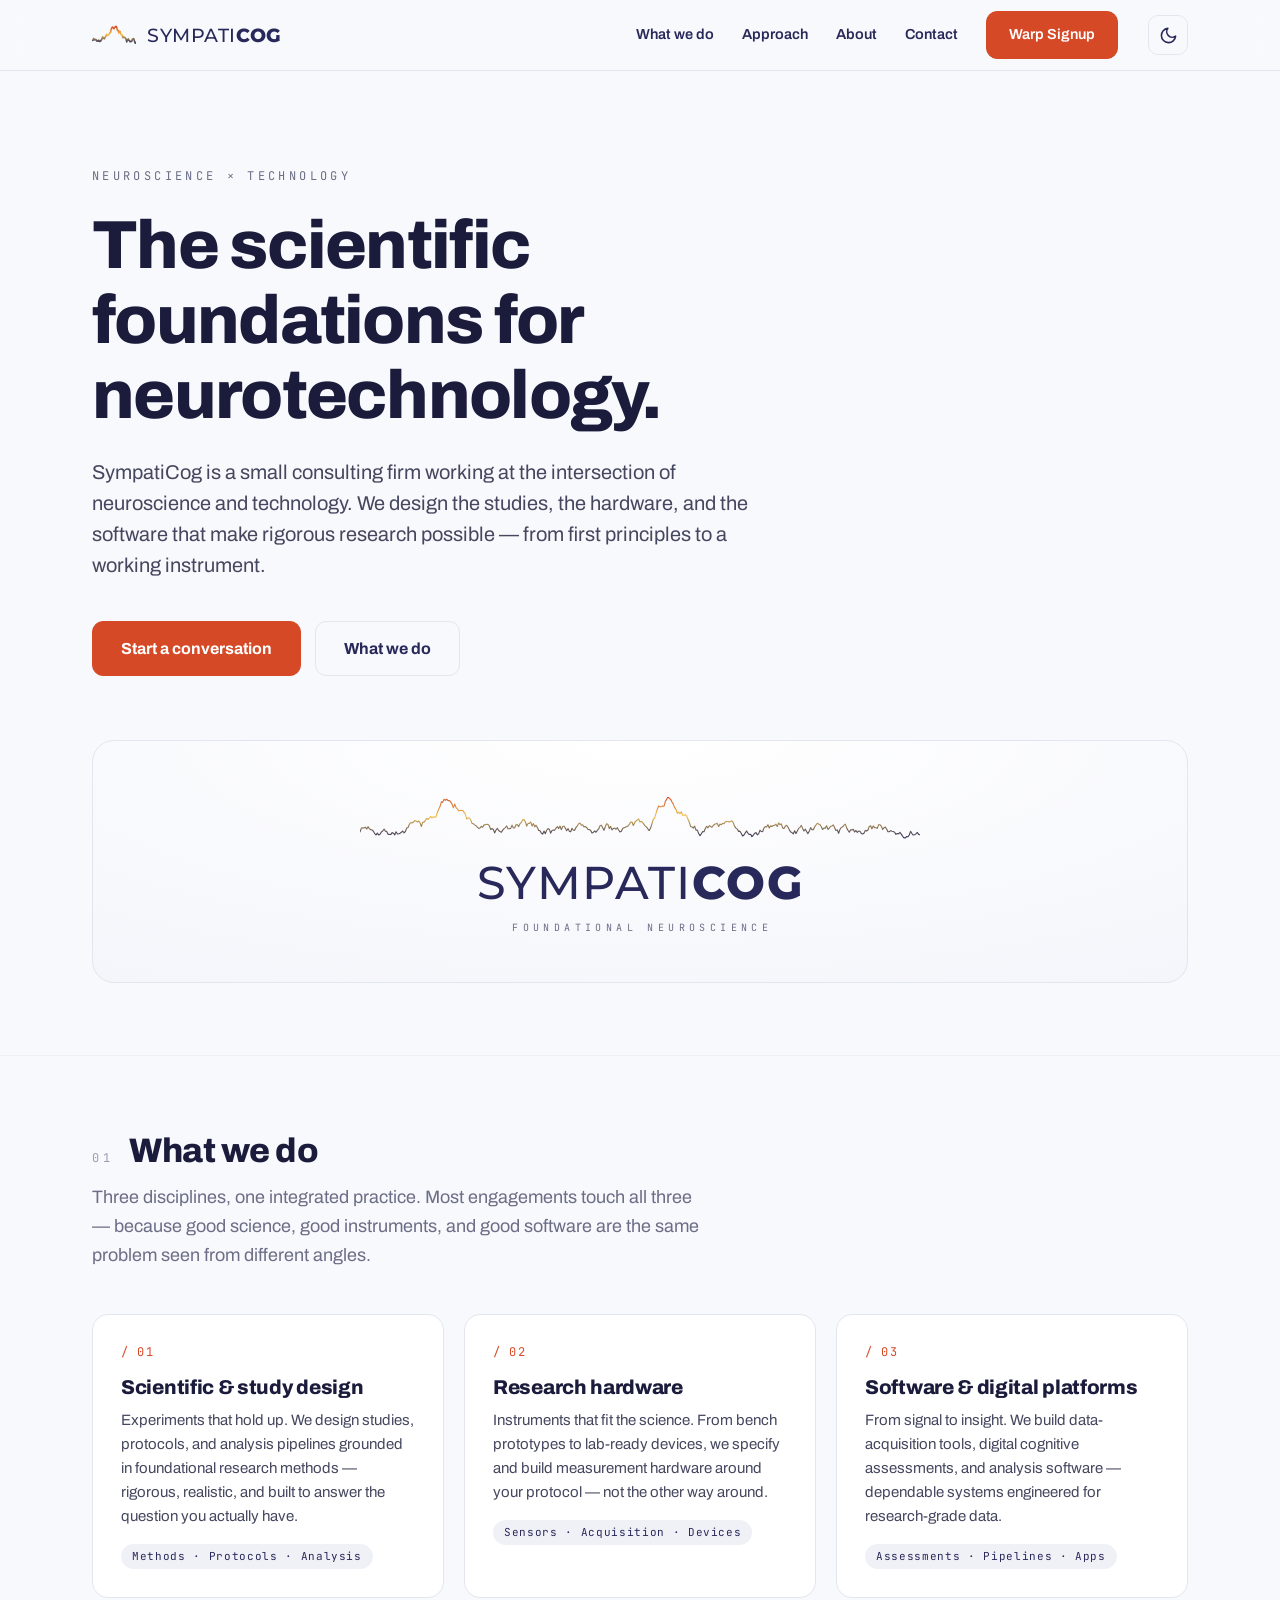
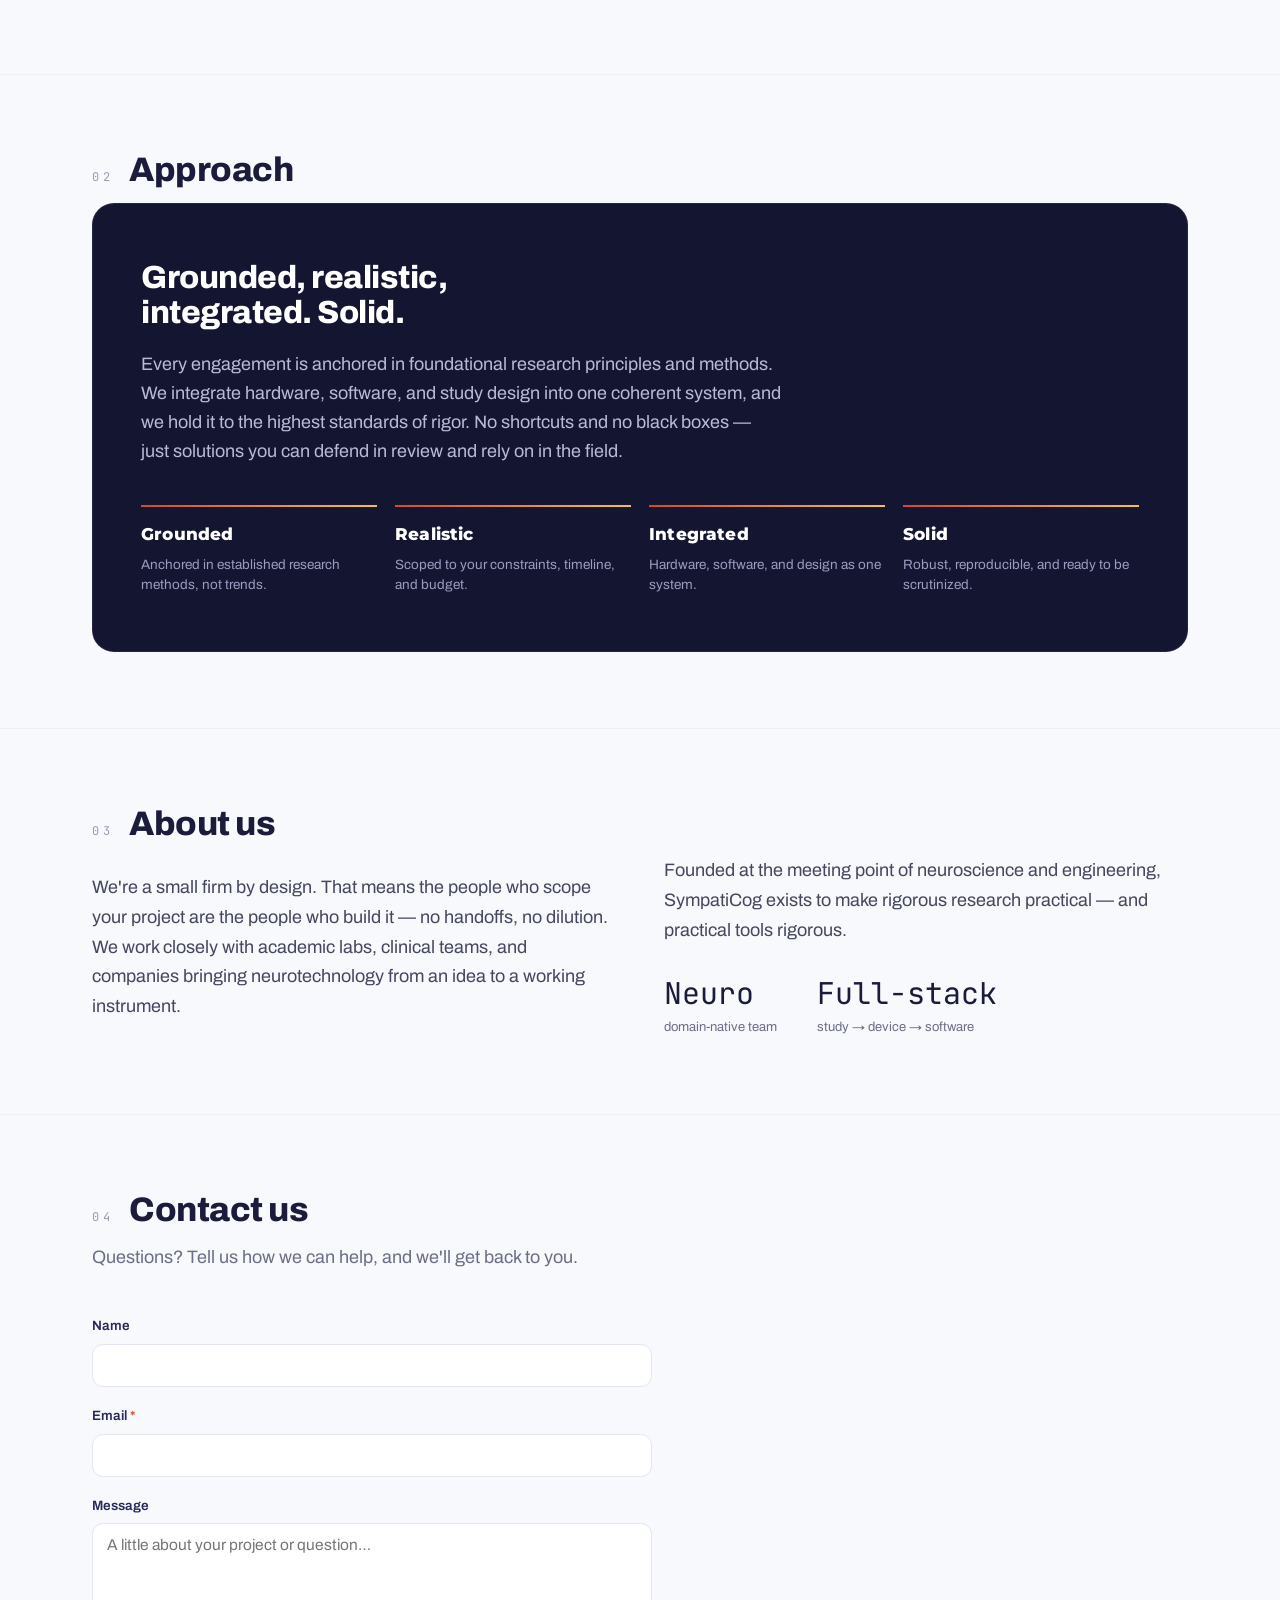
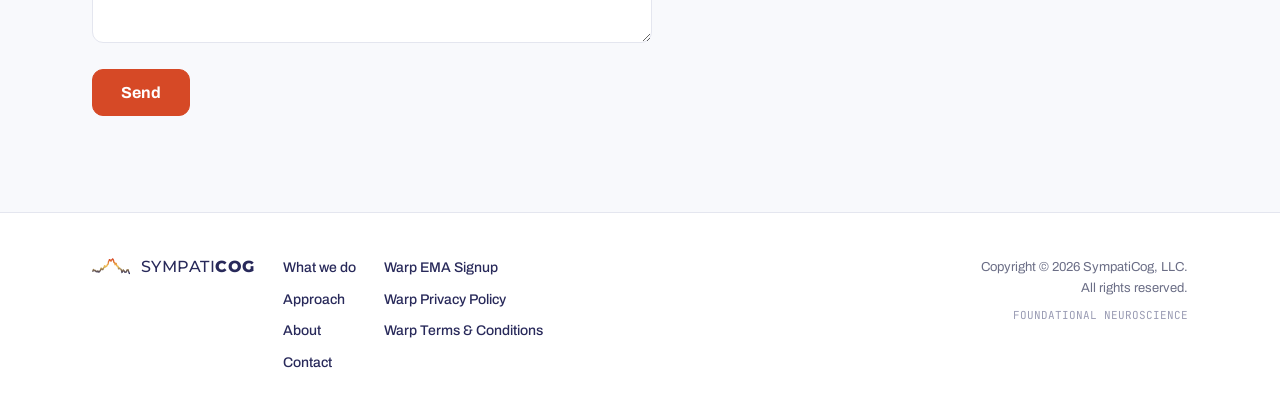
==== index.html @ 8f0cffc7 "Relaunch site in Light Signal design system" ====
<!DOCTYPE html>
<html lang="en">
<head>
<meta charset="utf-8">
<meta name="viewport" content="width=device-width, initial-scale=1">
<title>SympatiCog — Foundational Neuroscience</title>
<meta name="description" content="SympatiCog is a consulting firm at the intersection of neuroscience and technology — scientific study design, research hardware, and software for research-grade data.">
<meta name="theme-color" content="#28295a">
<meta property="og:title" content="SympatiCog">
<meta property="og:description" content="A consulting firm working at the intersection of neuroscience and technology.">
<meta property="og:type" content="website">
<meta property="og:url" content="https://sympaticog.com/">
<link rel="icon" href="favicon.svg" type="image/svg+xml">
<link rel="preconnect" href="https://fonts.googleapis.com">
<link rel="preconnect" href="https://fonts.gstatic.com" crossorigin>
<link href="https://fonts.googleapis.com/css2?family=Archivo:wght@400;500;600;700;800&family=JetBrains+Mono:wght@400;500&family=Montserrat:wght@400;500;600;700;800&display=swap" rel="stylesheet">
<link rel="stylesheet" href="styles.css">
<script>(function(){try{var t=localStorage.getItem('sc-theme');if(t)document.documentElement.setAttribute('data-theme',t);}catch(e){}})();</script>
</head>
<body>

<header class="site-header">
  <div class="wrap">
    <a class="brand" href="/" aria-label="SympatiCog home">
      <svg viewBox="0 8 120 62" preserveAspectRatio="xMidYMid meet" aria-hidden="true"><defs><linearGradient id="hw" x1="0" y1="0" x2="0" y2="1"><stop offset="0" stop-color="#d64926"/><stop offset=".5" stop-color="#f2c14e"/><stop offset="1" stop-color="#28295a"/></linearGradient></defs><path d="M0.0 53.9 L1.3 52.3 L2.7 48.6 L4.0 53.0 L5.3 51.7 L6.7 51.3 L8.0 52.5 L9.3 51.6 L10.7 55.1 L12.0 56.1 L13.3 55.3 L14.7 54.7 L16.0 56.2 L17.3 53.4 L18.7 55.5 L20.0 57.1 L21.3 55.4 L22.7 55.9 L24.0 52.9 L25.3 51.9 L26.7 47.8 L28.0 44.0 L29.3 45.8 L30.7 48.8 L32.0 48.1 L33.3 49.2 L34.7 46.0 L36.0 43.5 L37.3 42.5 L38.7 36.9 L40.0 36.7 L41.3 40.4 L42.7 39.3 L44.0 38.9 L45.3 38.0 L46.7 37.1 L48.0 32.8 L49.3 32.6 L50.7 30.4 L52.0 22.7 L53.3 20.5 L54.7 17.0 L56.0 16.6 L57.3 19.0 L58.7 19.4 L60.0 21.9 L61.3 17.3 L62.7 17.5 L64.0 16.9 L65.3 14.3 L66.7 16.0 L68.0 18.1 L69.3 25.2 L70.7 26.6 L72.0 26.1 L73.3 33.2 L74.7 30.3 L76.0 28.9 L77.3 29.8 L78.7 36.8 L80.0 37.3 L81.3 38.1 L82.7 38.0 L84.0 43.9 L85.3 46.8 L86.7 43.6 L88.0 44.1 L89.3 45.5 L90.7 46.7 L92.0 47.5 L93.3 49.0 L94.7 53.9 L96.0 58.4 L97.3 53.9 L98.7 52.8 L100.0 49.7 L101.3 54.0 L102.7 53.4 L104.0 54.3 L105.3 58.1 L106.7 57.5 L108.0 57.1 L109.3 57.0 L110.7 55.1 L112.0 50.0 L113.3 51.0 L114.7 49.4 L116.0 49.2 L117.3 55.5 L118.7 58.4 L120.0 61.7" fill="none" stroke="url(#hw)" stroke-width="4.5" stroke-linejoin="round" stroke-linecap="round"/></svg>
      <span class="wordmark"><span>SYMPATI</span><b>COG</b></span>
    </a>
    <nav class="nav">
      <a href="#services">What we do</a>
      <a href="#approach">Approach</a>
      <a href="#about">About</a>
      <a href="#contact">Contact</a>
      <a class="btn" href="/warp-ema-signup">Warp Signup</a>
    </nav>
    <button class="theme-toggle" id="themeToggle" type="button" aria-label="Toggle dark mode">
      <svg class="i-moon" viewBox="0 0 24 24" fill="none" stroke="currentColor" stroke-width="2" stroke-linecap="round" stroke-linejoin="round"><path d="M21 12.8A9 9 0 1 1 11.2 3a7 7 0 0 0 9.8 9.8z"/></svg>
      <svg class="i-sun" viewBox="0 0 24 24" fill="none" stroke="currentColor" stroke-width="2" stroke-linecap="round" stroke-linejoin="round"><circle cx="12" cy="12" r="4"/><path d="M12 2v2M12 20v2M4.9 4.9l1.4 1.4M17.7 17.7l1.4 1.4M2 12h2M20 12h2M4.9 19.1l1.4-1.4M17.7 6.3l1.4-1.4"/></svg>
    </button>
  </div>
</header>

<main>
  <!-- HERO -->
  <section class="hero">
    <div class="wrap">
      <div class="eyebrow">Neuroscience × Technology</div>
      <h1>The scientific foundations for neurotechnology.</h1>
      <p class="lead">SympatiCog is a small consulting firm working at the intersection of neuroscience and technology. We design the studies, the hardware, and the software that make rigorous research possible — from first principles to a working instrument.</p>
      <div class="hero-actions">
        <a class="btn btn-lg" href="#contact">Start a conversation</a>
        <a class="btn btn-ghost btn-lg" href="#services">What we do</a>
      </div>
      <div class="hero-mark">
        <svg class="wave" viewBox="0 20 1200 100" preserveAspectRatio="xMidYMid meet" aria-label="SympatiCog neural signal mark"><defs><linearGradient id="heroW" x1="0" y1="0" x2="0" y2="1"><stop offset="0" stop-color="#d64926"/><stop offset=".48" stop-color="#f2c14e"/><stop offset="1" stop-color="#28295a"/></linearGradient></defs><path d="M0.0 94.7 L2.9 86.6 L5.7 86.0 L8.6 86.4 L11.4 84.5 L14.3 88.7 L17.1 83.6 L20.0 88.1 L22.9 89.9 L25.7 90.6 L28.6 93.4 L31.4 98.4 L34.3 101.1 L37.1 97.3 L40.0 101.5 L42.9 99.5 L45.7 95.1 L48.6 92.8 L51.4 88.6 L54.3 93.2 L57.1 93.9 L60.0 99.7 L62.9 100.2 L65.7 100.5 L68.6 96.4 L71.4 97.5 L74.3 101.2 L77.1 94.6 L80.0 99.3 L82.9 98.8 L85.7 97.5 L88.6 95.6 L91.4 92.9 L94.3 96.7 L97.1 94.0 L100.0 86.6 L102.9 85.2 L105.7 78.4 L108.6 74.8 L111.4 75.8 L114.3 73.6 L117.1 70.7 L120.0 71.3 L122.9 73.7 L125.7 71.3 L128.6 75.5 L131.4 83.1 L134.3 73.7 L137.1 73.9 L140.0 70.2 L142.9 65.6 L145.7 68.2 L148.6 65.1 L151.4 61.7 L154.3 64.6 L157.1 62.0 L160.0 63.3 L162.9 62.7 L165.7 52.7 L168.6 46.4 L171.4 40.6 L174.3 30.3 L177.1 31.5 L180.0 25.1 L182.9 26.8 L185.7 25.0 L188.6 27.4 L191.4 27.8 L194.3 30.7 L197.1 35.3 L200.0 43.2 L202.9 35.2 L205.7 42.8 L208.6 45.6 L211.4 49.8 L214.3 49.0 L217.1 48.5 L220.0 48.8 L222.9 52.8 L225.7 56.5 L228.6 67.2 L231.4 64.6 L234.3 64.9 L237.1 69.0 L240.0 76.5 L242.9 77.3 L245.7 79.7 L248.6 81.6 L251.4 84.6 L254.3 87.2 L257.1 86.3 L260.0 83.0 L262.9 84.6 L265.7 79.7 L268.6 79.4 L271.4 78.3 L274.3 78.8 L277.1 82.1 L280.0 89.5 L282.9 87.4 L285.7 89.6 L288.6 96.9 L291.4 90.8 L294.3 87.1 L297.1 91.9 L300.0 93.8 L302.9 95.4 L305.7 90.9 L308.6 87.7 L311.4 85.7 L314.3 81.9 L317.1 88.0 L320.0 88.0 L322.9 87.2 L325.7 80.3 L328.6 86.5 L331.4 85.8 L334.3 79.4 L337.1 79.2 L340.0 83.4 L342.9 77.0 L345.7 74.6 L348.6 68.6 L351.4 68.5 L354.3 73.3 L357.1 82.2 L360.0 76.6 L362.9 76.8 L365.7 73.2 L368.6 81.9 L371.4 76.8 L374.3 83.9 L377.1 80.5 L380.0 85.3 L382.9 91.6 L385.7 92.5 L388.6 97.4 L391.4 99.5 L394.3 92.9 L397.1 98.5 L400.0 91.3 L402.9 87.7 L405.7 89.3 L408.6 97.4 L411.4 92.0 L414.3 90.9 L417.1 91.4 L420.0 86.6 L422.9 83.5 L425.7 87.7 L428.6 82.1 L431.4 89.9 L434.3 83.1 L437.1 82.3 L440.0 87.0 L442.9 92.3 L445.7 87.6 L448.6 93.2 L451.4 94.6 L454.3 87.0 L457.1 91.3 L460.0 91.0 L462.9 85.3 L465.7 81.7 L468.6 77.4 L471.4 75.7 L474.3 80.5 L477.1 79.5 L480.0 84.0 L482.9 83.2 L485.7 85.2 L488.6 89.6 L491.4 89.7 L494.3 91.7 L497.1 96.9 L500.0 95.9 L502.9 92.8 L505.7 95.5 L508.6 91.4 L511.4 88.4 L514.3 81.6 L517.1 80.3 L520.0 85.8 L522.9 91.2 L525.7 83.4 L528.6 77.2 L531.4 79.0 L534.3 87.4 L537.1 83.0 L540.0 90.5 L542.9 87.4 L545.7 86.6 L548.6 89.1 L551.4 85.8 L554.3 90.6 L557.1 94.8 L560.0 93.5 L562.9 87.4 L565.7 85.6 L568.6 84.8 L571.4 83.4 L574.3 81.9 L577.1 78.5 L580.0 73.9 L582.9 73.6 L585.7 81.0 L588.6 75.0 L591.4 71.1 L594.3 69.2 L597.1 67.0 L600.0 73.6 L602.9 72.1 L605.7 75.1 L608.6 78.8 L611.4 82.3 L614.3 84.7 L617.1 88.6 L620.0 91.8 L622.9 86.1 L625.7 77.2 L628.6 67.4 L631.4 65.0 L634.3 55.1 L637.1 46.1 L640.0 39.4 L642.9 41.2 L645.7 40.4 L648.6 39.3 L651.4 39.9 L654.3 29.2 L657.1 25.1 L660.0 19.0 L662.9 23.3 L665.7 24.6 L668.6 30.7 L671.4 35.2 L674.3 42.7 L677.1 46.6 L680.0 55.1 L682.9 52.4 L685.7 55.6 L688.6 51.9 L691.4 59.2 L694.3 59.2 L697.1 58.0 L700.0 60.8 L702.9 67.8 L705.7 74.1 L708.6 83.4 L711.4 84.1 L714.3 86.7 L717.1 82.1 L720.0 91.1 L722.9 90.9 L725.7 98.3 L728.6 102.7 L731.4 98.7 L734.3 94.2 L737.1 94.4 L740.0 87.4 L742.9 82.8 L745.7 86.0 L748.6 81.4 L751.4 83.3 L754.3 84.9 L757.1 81.1 L760.0 78.4 L762.9 77.4 L765.7 76.6 L768.6 83.1 L771.4 78.0 L774.3 79.3 L777.1 76.3 L780.0 77.3 L782.9 73.2 L785.7 72.4 L788.6 72.5 L791.4 73.8 L794.3 72.4 L797.1 70.9 L800.0 75.5 L802.9 83.1 L805.7 86.7 L808.6 88.9 L811.4 93.6 L814.3 93.2 L817.1 98.4 L820.0 103.6 L822.9 101.5 L825.7 96.8 L828.6 92.7 L831.4 97.9 L834.3 100.4 L837.1 99.8 L840.0 104.9 L842.9 101.8 L845.7 97.6 L848.6 96.3 L851.4 101.0 L854.3 99.1 L857.1 91.0 L860.0 94.0 L862.9 94.2 L865.7 86.4 L868.6 83.3 L871.4 84.0 L874.3 79.3 L877.1 86.3 L880.0 81.9 L882.9 83.1 L885.7 81.2 L888.6 80.6 L891.4 78.3 L894.3 83.2 L897.1 75.4 L900.0 79.3 L902.9 77.5 L905.7 86.2 L908.6 87.5 L911.4 82.7 L914.3 80.5 L917.1 84.1 L920.0 90.4 L922.9 94.8 L925.7 96.3 L928.6 99.0 L931.4 92.2 L934.3 98.3 L937.1 92.8 L940.0 87.3 L942.9 85.2 L945.7 80.5 L948.6 87.3 L951.4 92.9 L954.3 88.9 L957.1 93.9 L960.0 98.4 L962.9 92.9 L965.7 85.6 L968.6 89.9 L971.4 90.1 L974.3 84.1 L977.1 80.1 L980.0 76.2 L982.9 78.1 L985.7 79.0 L988.6 83.7 L991.4 89.5 L994.3 86.6 L997.1 86.7 L1000.0 81.4 L1002.9 89.4 L1005.7 86.8 L1008.6 82.6 L1011.4 82.1 L1014.3 79.7 L1017.1 85.8 L1020.0 91.8 L1022.9 90.6 L1025.7 97.6 L1028.6 89.3 L1031.4 85.3 L1034.3 84.0 L1037.1 80.2 L1040.0 78.1 L1042.9 86.2 L1045.7 91.2 L1048.6 95.4 L1051.4 90.2 L1054.3 90.5 L1057.1 89.3 L1060.0 95.0 L1062.9 91.8 L1065.7 95.8 L1068.6 93.1 L1071.4 93.3 L1074.3 98.4 L1077.1 99.4 L1080.0 97.9 L1082.9 91.5 L1085.7 93.1 L1088.6 90.7 L1091.4 83.0 L1094.3 81.5 L1097.1 88.2 L1100.0 82.0 L1102.9 85.6 L1105.7 85.8 L1108.6 87.2 L1111.4 79.2 L1114.3 79.5 L1117.1 82.3 L1120.0 89.4 L1122.9 86.0 L1125.7 84.2 L1128.6 88.8 L1131.4 94.6 L1134.3 94.4 L1137.1 92.0 L1140.0 93.4 L1142.9 94.0 L1145.7 95.5 L1148.6 100.1 L1151.4 98.1 L1154.3 98.9 L1157.1 95.6 L1160.0 99.6 L1162.9 104.1 L1165.7 107.4 L1168.6 107.6 L1171.4 104.9 L1174.3 105.2 L1177.1 101.4 L1180.0 93.4 L1182.9 98.4 L1185.7 101.5 L1188.6 101.0 L1191.4 99.1 L1194.3 95.7 L1197.1 100.1 L1200.0 100.8" fill="none" stroke="url(#heroW)" stroke-width="2.4" stroke-linejoin="round" stroke-linecap="round"/></svg>
        <span class="wordmark"><span>SYMPATI</span><b>COG</b></span>
        <span class="tag">FOUNDATIONAL NEUROSCIENCE</span>
      </div>
    </div>
  </section>

  <!-- SERVICES -->
  <section class="section" id="services">
    <div class="wrap">
      <div class="section-head"><span class="num">01</span><h2>What we do</h2></div>
      <p class="section-intro">Three disciplines, one integrated practice. Most engagements touch all three — because good science, good instruments, and good software are the same problem seen from different angles.</p>
      <div class="cards">
        <article class="card">
          <div class="idx">/ 01</div>
          <h3>Scientific &amp; study design</h3>
          <p>Experiments that hold up. We design studies, protocols, and analysis pipelines grounded in foundational research methods — rigorous, realistic, and built to answer the question you actually have.</p>
          <span class="chip">Methods · Protocols · Analysis</span>
        </article>
        <article class="card">
          <div class="idx">/ 02</div>
          <h3>Research hardware</h3>
          <p>Instruments that fit the science. From bench prototypes to lab-ready devices, we specify and build measurement hardware around your protocol — not the other way around.</p>
          <span class="chip">Sensors · Acquisition · Devices</span>
        </article>
        <article class="card">
          <div class="idx">/ 03</div>
          <h3>Software &amp; digital platforms</h3>
          <p>From signal to insight. We build data-acquisition tools, digital cognitive assessments, and analysis software — dependable systems engineered for research-grade data.</p>
          <span class="chip">Assessments · Pipelines · Apps</span>
        </article>
      </div>
    </div>
  </section>

  <!-- APPROACH -->
  <section class="section" id="approach">
    <div class="wrap">
      <div class="section-head"><span class="num">02</span><h2>Approach</h2></div>
      <div class="band">
        <h2>Grounded, realistic, integrated. Solid.</h2>
        <p class="lead">Every engagement is anchored in foundational research principles and methods. We integrate hardware, software, and study design into one coherent system, and we hold it to the highest standards of rigor. No shortcuts and no black boxes — just solutions you can defend in review and rely on in the field.</p>
        <div class="principles">
          <div class="principle"><div class="k">Grounded</div><div class="v">Anchored in established research methods, not trends.</div></div>
          <div class="principle"><div class="k">Realistic</div><div class="v">Scoped to your constraints, timeline, and budget.</div></div>
          <div class="principle"><div class="k">Integrated</div><div class="v">Hardware, software, and design as one system.</div></div>
          <div class="principle"><div class="k">Solid</div><div class="v">Robust, reproducible, and ready to be scrutinized.</div></div>
        </div>
      </div>
    </div>
  </section>

  <!-- ABOUT -->
  <section class="section" id="about">
    <div class="wrap">
      <div class="section-head"><span class="num">03</span><h2>About us</h2></div>
      <div class="about-grid">
        <p>We're a small firm by design. That means the people who scope your project are the people who build it — no handoffs, no dilution. We work closely with academic labs, clinical teams, and companies bringing neurotechnology from an idea to a working instrument.</p>
        <div>
          <p style="margin-bottom:24px;">Founded at the meeting point of neuroscience and engineering, SympatiCog exists to make rigorous research practical — and practical tools rigorous.</p>
          <div class="stat-row">
            <div class="stat"><div class="n mono">Neuro</div><div class="l">domain-native team</div></div>
            <div class="stat"><div class="n mono">Full-stack</div><div class="l">study → device → software</div></div>
          </div>
        </div>
      </div>
    </div>
  </section>

  <!-- CONTACT -->
  <section class="section" id="contact">
    <div class="wrap">
      <div class="section-head"><span class="num">04</span><h2>Contact us</h2></div>
      <p class="section-intro">Questions? Tell us how we can help, and we'll get back to you.</p>
      <form class="form" name="contact" method="POST" data-netlify="true" netlify-honeypot="bot-field" action="/?sent=1">
        <input type="hidden" name="form-name" value="contact">
        <p hidden><label>Leave this empty: <input name="bot-field"></label></p>
        <div class="field"><label for="c-name">Name</label><input id="c-name" type="text" name="name"></div>
        <div class="field"><label for="c-email">Email <span class="req">*</span></label><input id="c-email" type="email" name="email" required></div>
        <div class="field"><label for="c-msg">Message</label><textarea id="c-msg" name="message" placeholder="A little about your project or question…"></textarea></div>
        <button class="btn btn-lg" type="submit">Send</button>
      </form>
    </div>
  </section>
</main>

<footer class="site-footer">
  <div class="wrap">
    <a class="brand" href="/" aria-label="SympatiCog home">
      <svg viewBox="0 8 120 62" preserveAspectRatio="xMidYMid meet" aria-hidden="true" style="width:38px;height:19px"><defs><linearGradient id="fw" x1="0" y1="0" x2="0" y2="1"><stop offset="0" stop-color="#d64926"/><stop offset=".5" stop-color="#f2c14e"/><stop offset="1" stop-color="#28295a"/></linearGradient></defs><path d="M0.0 53.9 L1.3 52.3 L2.7 48.6 L4.0 53.0 L5.3 51.7 L6.7 51.3 L8.0 52.5 L9.3 51.6 L10.7 55.1 L12.0 56.1 L13.3 55.3 L14.7 54.7 L16.0 56.2 L17.3 53.4 L18.7 55.5 L20.0 57.1 L21.3 55.4 L22.7 55.9 L24.0 52.9 L25.3 51.9 L26.7 47.8 L28.0 44.0 L29.3 45.8 L30.7 48.8 L32.0 48.1 L33.3 49.2 L34.7 46.0 L36.0 43.5 L37.3 42.5 L38.7 36.9 L40.0 36.7 L41.3 40.4 L42.7 39.3 L44.0 38.9 L45.3 38.0 L46.7 37.1 L48.0 32.8 L49.3 32.6 L50.7 30.4 L52.0 22.7 L53.3 20.5 L54.7 17.0 L56.0 16.6 L57.3 19.0 L58.7 19.4 L60.0 21.9 L61.3 17.3 L62.7 17.5 L64.0 16.9 L65.3 14.3 L66.7 16.0 L68.0 18.1 L69.3 25.2 L70.7 26.6 L72.0 26.1 L73.3 33.2 L74.7 30.3 L76.0 28.9 L77.3 29.8 L78.7 36.8 L80.0 37.3 L81.3 38.1 L82.7 38.0 L84.0 43.9 L85.3 46.8 L86.7 43.6 L88.0 44.1 L89.3 45.5 L90.7 46.7 L92.0 47.5 L93.3 49.0 L94.7 53.9 L96.0 58.4 L97.3 53.9 L98.7 52.8 L100.0 49.7 L101.3 54.0 L102.7 53.4 L104.0 54.3 L105.3 58.1 L106.7 57.5 L108.0 57.1 L109.3 57.0 L110.7 55.1 L112.0 50.0 L113.3 51.0 L114.7 49.4 L116.0 49.2 L117.3 55.5 L118.7 58.4 L120.0 61.7" fill="none" stroke="url(#fw)" stroke-width="4.5" stroke-linejoin="round" stroke-linecap="round"/></svg>
      <span class="wordmark"><span>SYMPATI</span><b>COG</b></span>
    </a>
    <nav class="foot-nav">
      <a href="/#services">What we do</a>
      <a href="/#approach">Approach</a>
      <a href="/#about">About</a>
      <a href="/#contact">Contact</a>
    </nav>
    <nav class="foot-nav">
      <a href="/warp-ema-signup">Warp EMA Signup</a>
      <a href="/warp-privacy-policy">Warp Privacy Policy</a>
      <a href="/warp-terms-and-conditions">Warp Terms &amp; Conditions</a>
    </nav>
    <div class="foot-meta">
      Copyright © 2026 SympatiCog, LLC.<br>All rights reserved.
      <div class="mono">FOUNDATIONAL NEUROSCIENCE</div>
    </div>
  </div>
</footer>

<script>document.getElementById('themeToggle').addEventListener('click',function(){var d=document.documentElement;var n=d.getAttribute('data-theme')==='dark'?'light':'dark';d.setAttribute('data-theme',n);try{localStorage.setItem('sc-theme',n);}catch(e){}});</script>
</body>
</html>
---- styles.css ----
/* ============================================================
   SympatiCog — Light Signal design system
   ============================================================ */
:root{
  --paper:#f8f9fc; --surface:#ffffff; --panel:#f0f1f7;
  --line:#e4e6ef; --line-soft:#eef0f6;
  --ink:#1b1c3b; --navy:#28295a; --body:#45475f; --muted:#6b6e86; --faint:#9a9cb4;
  --accent:#d64926; --accent-hover:#b93c1f; --amber:#f2c14e; --indigo:#5b63c4;
  --success:#1f9e5f; --warn:#b8791a; --danger:#c23b3b;
  --radius:16px; --radius-sm:10px; --radius-lg:22px;
  --maxw:1160px;
  --btn-ink:#fff;
  --header-bg:rgba(248,249,252,.82);
  --mark-bg:radial-gradient(120% 160% at 50% 0%,#ffffff 0%,#f4f5fb 78%);
  --sans:'Archivo',system-ui,sans-serif;
  --mono:'JetBrains Mono',ui-monospace,monospace;
  --brand:'Montserrat',sans-serif;
}
*{box-sizing:border-box}
html{scroll-behavior:smooth}
body{
  margin:0;background:var(--paper);color:var(--body);
  font-family:var(--sans);font-size:17px;line-height:1.6;
  -webkit-font-smoothing:antialiased;text-rendering:optimizeLegibility;
}
h1,h2,h3,h4{color:var(--ink);margin:0;line-height:1.1;letter-spacing:-.015em;font-weight:800}
p{margin:0}
a{color:var(--accent);text-decoration:none}
a:hover{color:var(--accent-hover)}
img,svg{display:block}
::selection{background:#d6492622}

.wrap{max-width:var(--maxw);margin:0 auto;padding:0 32px}
.eyebrow{font-family:var(--mono);font-size:12px;letter-spacing:.28em;text-transform:uppercase;color:var(--muted)}
.signal-rule{height:2px;border-radius:2px;background:linear-gradient(90deg,var(--indigo),var(--amber) 52%,var(--accent));border:0}
.mono{font-family:var(--mono)}

/* ---------- wordmark ---------- */
.wordmark{font-family:var(--brand);letter-spacing:.03em;color:var(--navy);line-height:1;white-space:nowrap}
.wordmark b{font-weight:800}
.wordmark span{font-weight:500}

/* ---------- header ---------- */
.site-header{position:sticky;top:0;z-index:50;background:var(--header-bg);backdrop-filter:blur(14px);border-bottom:1px solid var(--line)}
.site-header .wrap{display:flex;align-items:center;gap:22px;height:70px}
.brand{display:flex;align-items:center;gap:11px}
.brand svg{width:44px;height:22px}
.brand .wordmark{font-size:19px}
.nav{display:flex;gap:28px;margin-left:auto;align-items:center}
.nav a{font-family:var(--sans);font-weight:600;font-size:14.5px;color:var(--navy)}
.nav a:hover{color:var(--accent)}
.nav .btn{color:var(--btn-ink)}
.nav .btn:hover{color:var(--btn-ink)}

/* ---------- buttons ---------- */
.btn{display:inline-flex;align-items:center;gap:8px;font-family:var(--sans);font-weight:700;font-size:15px;
  background:var(--accent);color:var(--btn-ink);border:1px solid var(--accent);padding:11px 22px;border-radius:11px;cursor:pointer;transition:.15s}
.btn:hover{background:var(--accent-hover);border-color:var(--accent-hover);color:var(--btn-ink)}
.btn-ghost{background:transparent;color:var(--navy);border:1px solid var(--line)}
.btn-ghost:hover{background:var(--surface);border-color:var(--faint);color:var(--navy)}
.btn-lg{font-size:16px;padding:14px 28px}

/* ---------- hero ---------- */
.hero{padding:96px 0 72px;position:relative;overflow:hidden}
.hero .eyebrow{margin-bottom:22px}
.hero h1{font-size:clamp(40px,6vw,68px);letter-spacing:-.025em;max-width:14ch;text-wrap:balance}
.hero .lead{font-size:20px;line-height:1.55;color:var(--body);max-width:60ch;margin:24px 0 40px;text-wrap:pretty}
.hero-actions{display:flex;gap:14px;flex-wrap:wrap}
.hero-mark{margin-top:64px;border:1px solid var(--line);border-radius:var(--radius-lg);background:var(--mark-bg);padding:56px 24px 46px;display:flex;
  flex-direction:column;align-items:center}
.hero-mark svg.wave{width:min(560px,86%);height:auto}
.hero-mark .wordmark{font-size:clamp(30px,5vw,46px);margin-top:16px}
.hero-mark .tag{font-family:var(--mono);font-size:10px;letter-spacing:.44em;color:var(--muted);margin-top:14px;padding-left:.44em}

/* ---------- section ---------- */
.section{padding:76px 0;border-top:1px solid var(--line-soft)}
.section-head{display:flex;align-items:baseline;gap:16px;margin-bottom:14px}
.section-head .num{font-family:var(--mono);font-size:12px;letter-spacing:.3em;color:var(--faint)}
.section-head h2{font-size:34px}
.section-intro{color:var(--muted);font-size:18px;max-width:62ch;margin-bottom:44px;text-wrap:pretty}

/* ---------- service cards ---------- */
.cards{display:grid;grid-template-columns:repeat(3,1fr);gap:20px}
.card{background:var(--surface);border:1px solid var(--line);border-radius:var(--radius);padding:28px;transition:.18s}
.card:hover{transform:translateY(-3px);box-shadow:0 24px 44px -28px rgba(27,28,59,.4);border-color:#d7d9e6}
.card .idx{font-family:var(--mono);font-size:12px;color:var(--accent);letter-spacing:.1em}
.card h3{font-size:20px;margin:14px 0 10px}
.card p{font-size:15px;color:var(--body);line-height:1.6}
.card .chip{display:inline-block;font-family:var(--mono);font-size:11px;letter-spacing:.06em;color:var(--navy);
  background:var(--panel);border-radius:20px;padding:4px 11px;margin-top:16px}

/* ---------- approach (dark band) ---------- */
.band{background:#141530;color:#e9eaf4;border:1px solid rgba(255,255,255,.07);border-radius:var(--radius-lg);padding:56px 48px;position:relative;overflow:hidden}
.band h2{color:#fff;font-size:32px;max-width:20ch}
.band .lead{color:#b9bbd6;font-size:18px;max-width:64ch;margin-top:20px;line-height:1.6}
.principles{display:grid;grid-template-columns:repeat(4,1fr);gap:18px;margin-top:40px}
.principle .k{font-family:var(--brand);font-weight:800;font-size:17px;color:#fff;letter-spacing:.01em}
.principle .v{font-size:13.5px;color:#9a9cc0;margin-top:6px;line-height:1.5}
.principle{border-top:2px solid;border-image:linear-gradient(90deg,var(--accent),var(--amber)) 1;padding-top:14px}

/* ---------- about ---------- */
.about-grid{display:grid;grid-template-columns:1fr 1fr;gap:48px;align-items:center}
.about-grid p{font-size:18px;color:var(--body);line-height:1.65}
.stat-row{display:flex;gap:40px;margin-top:8px}
.stat .n{font-family:var(--mono);font-size:30px;color:var(--ink)}
.stat .l{font-size:13px;color:var(--muted)}

/* ---------- forms ---------- */
.form{max-width:560px}
.form.wide{max-width:640px}
.field{margin-bottom:18px}
.field label{display:block;font-weight:600;font-size:13.5px;color:var(--navy);margin-bottom:7px}
.field input[type=text],.field input[type=email],.field input[type=tel],.field textarea{
  width:100%;font-family:var(--sans);font-size:15.5px;color:var(--ink);background:var(--surface);
  border:1px solid var(--line);border-radius:11px;padding:12px 14px;outline:none;transition:.15s}
.field input:focus,.field textarea:focus{border-color:var(--accent);box-shadow:0 0 0 3px #d6492622}
.field textarea{min-height:120px;resize:vertical}
.req{color:var(--accent)}
.consent{display:flex;gap:12px;align-items:flex-start;background:var(--panel);border:1px solid var(--line);
  border-radius:12px;padding:15px 16px;margin:6px 0 20px}
.consent input{margin-top:3px;width:18px;height:18px;accent-color:var(--accent);flex-shrink:0}
.consent label{font-size:13.5px;color:var(--body);line-height:1.55;font-weight:500}
.fineprint{font-size:12.5px;color:var(--muted);line-height:1.6;margin-top:18px}
.fineprint strong{color:var(--navy)}

/* ---------- legal ---------- */
.legal{max-width:800px;margin:0 auto;padding:64px 0 40px}
.legal h1{font-size:38px;margin-bottom:10px}
.legal .updated{font-family:var(--mono);font-size:12px;color:var(--faint);letter-spacing:.1em;margin-bottom:36px}
.legal h2{font-size:19px;color:var(--ink);margin:34px 0 12px}
.legal p{font-size:15.5px;color:var(--body);line-height:1.7;margin-bottom:14px}
.legal ul{margin:0 0 16px;padding-left:22px}
.legal li{font-size:15.5px;color:var(--body);line-height:1.7;margin-bottom:8px}
.legal strong{color:var(--ink)}
.legal .lede{font-size:17px;color:var(--body);background:var(--panel);border-left:3px solid var(--accent);
  padding:16px 20px;border-radius:0 10px 10px 0;margin-bottom:28px}

/* ---------- footer ---------- */
.site-footer{border-top:1px solid var(--line);background:var(--surface);padding:44px 0 40px;margin-top:20px}
.site-footer .wrap{display:flex;gap:28px;align-items:flex-start;flex-wrap:wrap}
.site-footer .brand .wordmark{font-size:16px}
.foot-nav{display:flex;flex-direction:column;gap:9px}
.foot-nav a{font-size:14px;color:var(--navy);font-weight:500}
.foot-nav a:hover{color:var(--accent)}
.foot-meta{margin-left:auto;text-align:right;font-size:13px;color:var(--muted)}
.foot-meta .mono{font-size:11px;color:var(--faint);margin-top:8px}

/* ---------- responsive ---------- */
@media (max-width:860px){
  .cards{grid-template-columns:1fr}
  .principles{grid-template-columns:1fr 1fr}
  .about-grid{grid-template-columns:1fr;gap:28px}
  .nav{display:none}
  .band{padding:40px 26px}
}
@media (max-width:560px){
  .wrap{padding:0 20px}
  .principles{grid-template-columns:1fr}
  .foot-meta{margin-left:0;text-align:left}
}

/* ---------- theme toggle ---------- */
.theme-toggle{margin-left:8px;display:inline-flex;align-items:center;justify-content:center;width:40px;height:40px;
  background:transparent;border:1px solid var(--line);border-radius:10px;color:var(--navy);cursor:pointer;transition:.15s;flex-shrink:0}
.theme-toggle:hover{border-color:var(--faint);color:var(--accent)}
.theme-toggle svg{width:19px;height:19px}
.theme-toggle .i-sun{display:none}
.theme-toggle .i-moon{display:block}
html[data-theme="dark"] .theme-toggle .i-sun{display:block}
html[data-theme="dark"] .theme-toggle .i-moon{display:none}
@media (max-width:860px){ .theme-toggle{margin-left:auto} }

/* ---------- dark theme ---------- */
html[data-theme="dark"]{
  --paper:#0b0c1f; --surface:#0e0f24; --panel:#16173a;
  --line:#21244b; --line-soft:#16173a;
  --ink:#f1f2fa; --navy:#eceefb; --body:#c3c5e4; --muted:#9a9cc0; --faint:#6f72a2;
  --accent:#ff7a45; --accent-hover:#ff9160; --amber:#ffd86b; --indigo:#8f97e6;
  --btn-ink:#12132b;
  --header-bg:rgba(11,12,31,.85);
  --mark-bg:radial-gradient(120% 160% at 50% 0%,#181a3d 0%,#0d0e26 74%);
}
html[data-theme="dark"] .card:hover{box-shadow:0 24px 44px -28px rgba(0,0,0,.6)}
html[data-theme="dark"] .field input:focus,html[data-theme="dark"] .field textarea:focus{box-shadow:0 0 0 3px #ff7a4533}
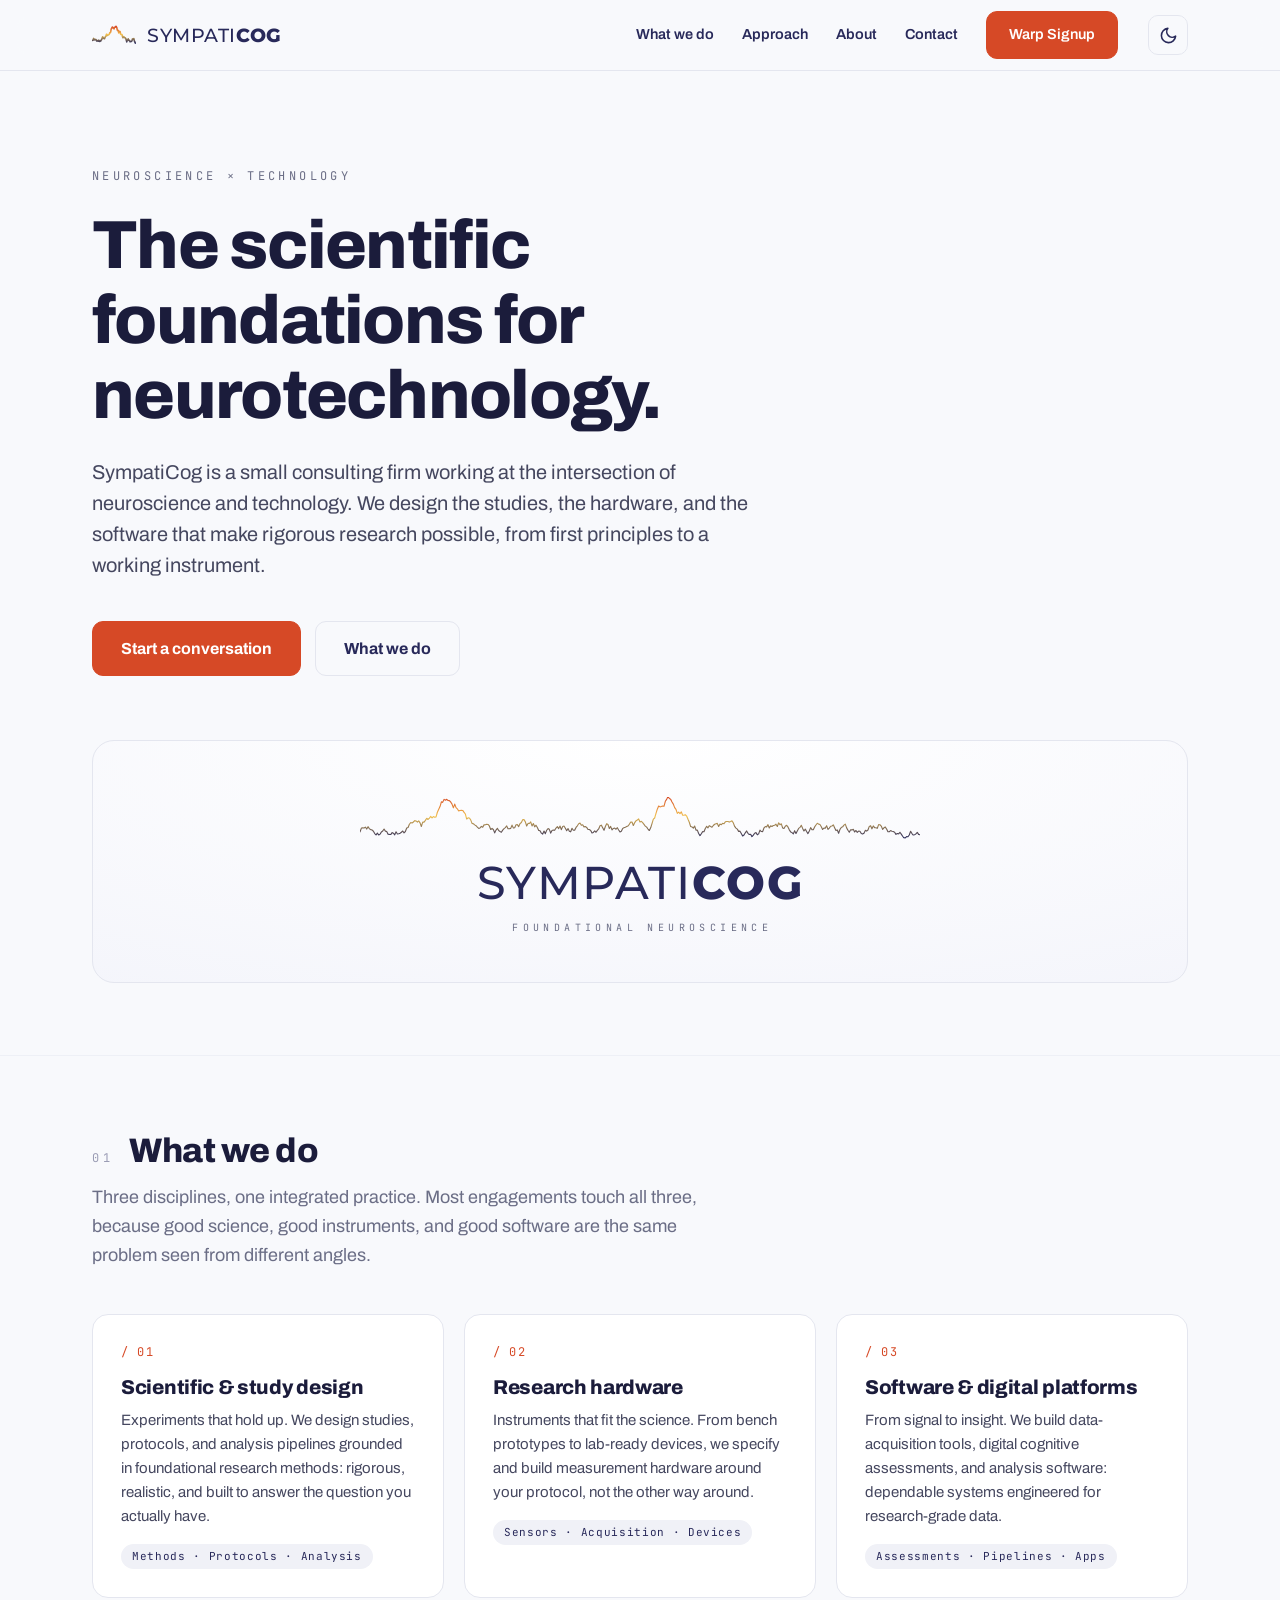
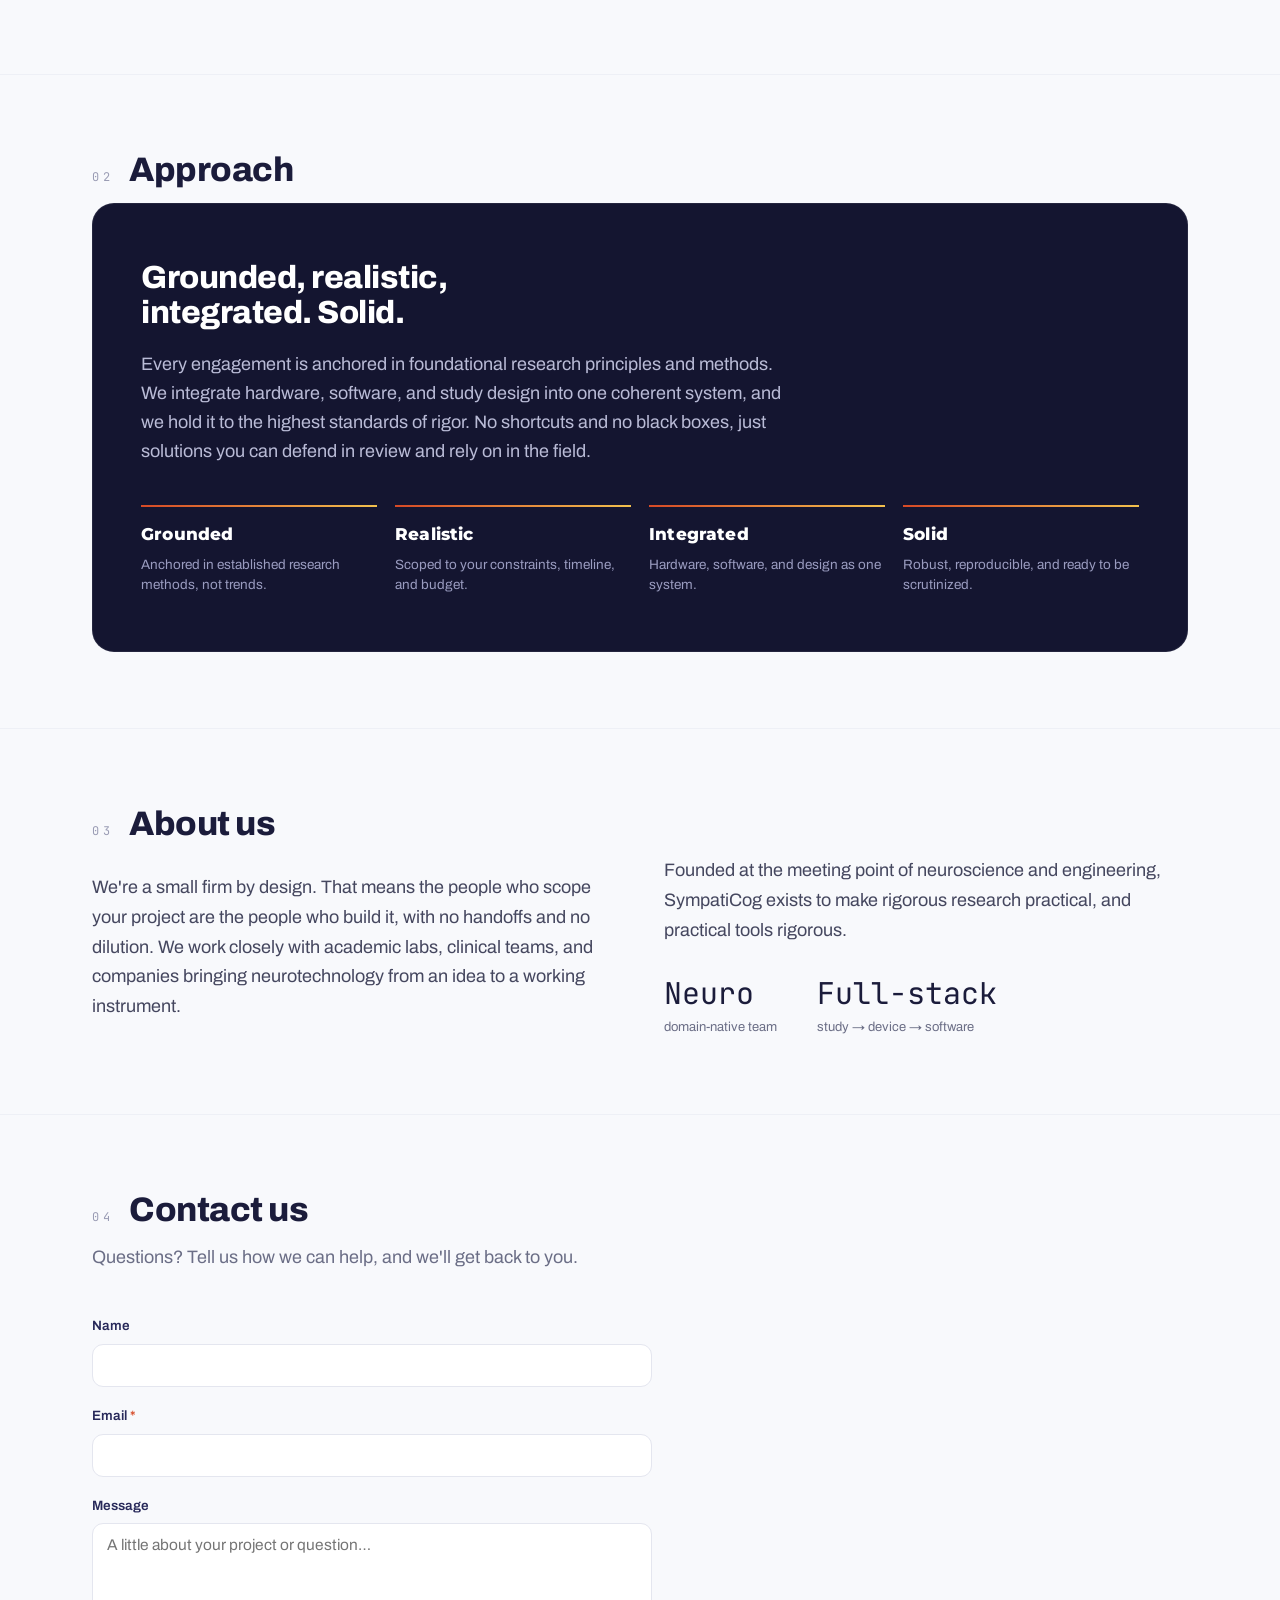
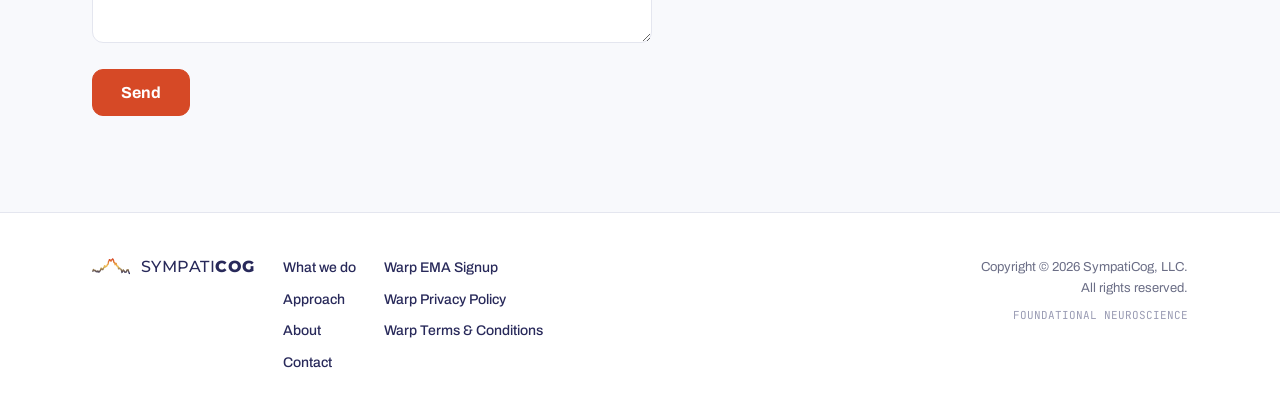
==== commit ae91b432: "Ninor wording and puncutation changes" ====
--- a/index.html
+++ b/index.html
@@ -3,8 +3,8 @@
 <head>
 <meta charset="utf-8">
 <meta name="viewport" content="width=device-width, initial-scale=1">
-<title>SympatiCog — Foundational Neuroscience</title>
-<meta name="description" content="SympatiCog is a consulting firm at the intersection of neuroscience and technology — scientific study design, research hardware, and software for research-grade data.">
+<title>SympatiCog · Foundational Neuroscience</title>
+<meta name="description" content="SympatiCog is a consulting firm at the intersection of neuroscience and technology: scientific study design, research hardware, and software for research-grade data.">
 <meta name="theme-color" content="#28295a">
 <meta property="og:title" content="SympatiCog">
 <meta property="og:description" content="A consulting firm working at the intersection of neuroscience and technology.">
@@ -45,7 +45,7 @@
     <div class="wrap">
       <div class="eyebrow">Neuroscience × Technology</div>
       <h1>The scientific foundations for neurotechnology.</h1>
-      <p class="lead">SympatiCog is a small consulting firm working at the intersection of neuroscience and technology. We design the studies, the hardware, and the software that make rigorous research possible — from first principles to a working instrument.</p>
+      <p class="lead">SympatiCog is a small consulting firm working at the intersection of neuroscience and technology. We design the studies, the hardware, and the software that make rigorous research possible, from first principles to a working instrument.</p>
       <div class="hero-actions">
         <a class="btn btn-lg" href="#contact">Start a conversation</a>
         <a class="btn btn-ghost btn-lg" href="#services">What we do</a>
@@ -62,24 +62,24 @@
   <section class="section" id="services">
     <div class="wrap">
       <div class="section-head"><span class="num">01</span><h2>What we do</h2></div>
-      <p class="section-intro">Three disciplines, one integrated practice. Most engagements touch all three — because good science, good instruments, and good software are the same problem seen from different angles.</p>
+      <p class="section-intro">Three disciplines, one integrated practice. Most engagements touch all three, because good science, good instruments, and good software are the same problem seen from different angles.</p>
       <div class="cards">
         <article class="card">
           <div class="idx">/ 01</div>
           <h3>Scientific &amp; study design</h3>
-          <p>Experiments that hold up. We design studies, protocols, and analysis pipelines grounded in foundational research methods — rigorous, realistic, and built to answer the question you actually have.</p>
+          <p>Experiments that hold up. We design studies, protocols, and analysis pipelines grounded in foundational research methods: rigorous, realistic, and built to answer the question you actually have.</p>
           <span class="chip">Methods · Protocols · Analysis</span>
         </article>
         <article class="card">
           <div class="idx">/ 02</div>
           <h3>Research hardware</h3>
-          <p>Instruments that fit the science. From bench prototypes to lab-ready devices, we specify and build measurement hardware around your protocol — not the other way around.</p>
+          <p>Instruments that fit the science. From bench prototypes to lab-ready devices, we specify and build measurement hardware around your protocol, not the other way around.</p>
           <span class="chip">Sensors · Acquisition · Devices</span>
         </article>
         <article class="card">
           <div class="idx">/ 03</div>
           <h3>Software &amp; digital platforms</h3>
-          <p>From signal to insight. We build data-acquisition tools, digital cognitive assessments, and analysis software — dependable systems engineered for research-grade data.</p>
+          <p>From signal to insight. We build data-acquisition tools, digital cognitive assessments, and analysis software: dependable systems engineered for research-grade data.</p>
           <span class="chip">Assessments · Pipelines · Apps</span>
         </article>
       </div>
@@ -92,7 +92,7 @@
       <div class="section-head"><span class="num">02</span><h2>Approach</h2></div>
       <div class="band">
         <h2>Grounded, realistic, integrated. Solid.</h2>
-        <p class="lead">Every engagement is anchored in foundational research principles and methods. We integrate hardware, software, and study design into one coherent system, and we hold it to the highest standards of rigor. No shortcuts and no black boxes — just solutions you can defend in review and rely on in the field.</p>
+        <p class="lead">Every engagement is anchored in foundational research principles and methods. We integrate hardware, software, and study design into one coherent system, and we hold it to the highest standards of rigor. No shortcuts and no black boxes, just solutions you can defend in review and rely on in the field.</p>
         <div class="principles">
           <div class="principle"><div class="k">Grounded</div><div class="v">Anchored in established research methods, not trends.</div></div>
           <div class="principle"><div class="k">Realistic</div><div class="v">Scoped to your constraints, timeline, and budget.</div></div>
@@ -108,9 +108,9 @@
     <div class="wrap">
       <div class="section-head"><span class="num">03</span><h2>About us</h2></div>
       <div class="about-grid">
-        <p>We're a small firm by design. That means the people who scope your project are the people who build it — no handoffs, no dilution. We work closely with academic labs, clinical teams, and companies bringing neurotechnology from an idea to a working instrument.</p>
+        <p>We're a small firm by design. That means the people who scope your project are the people who build it, with no handoffs and no dilution. We work closely with academic labs, clinical teams, and companies bringing neurotechnology from an idea to a working instrument.</p>
         <div>
-          <p style="margin-bottom:24px;">Founded at the meeting point of neuroscience and engineering, SympatiCog exists to make rigorous research practical — and practical tools rigorous.</p>
+          <p style="margin-bottom:24px;">Founded at the meeting point of neuroscience and engineering, SympatiCog exists to make rigorous research practical, and practical tools rigorous.</p>
           <div class="stat-row">
             <div class="stat"><div class="n mono">Neuro</div><div class="l">domain-native team</div></div>
             <div class="stat"><div class="n mono">Full-stack</div><div class="l">study → device → software</div></div>
--- a/styles.css
+++ b/styles.css
@@ -1,5 +1,5 @@
 /* ============================================================
-   SympatiCog — Light Signal design system
+   SympatiCog Light Signal design system
    ============================================================ */
 :root{
   --paper:#f8f9fc; --surface:#ffffff; --panel:#f0f1f7;
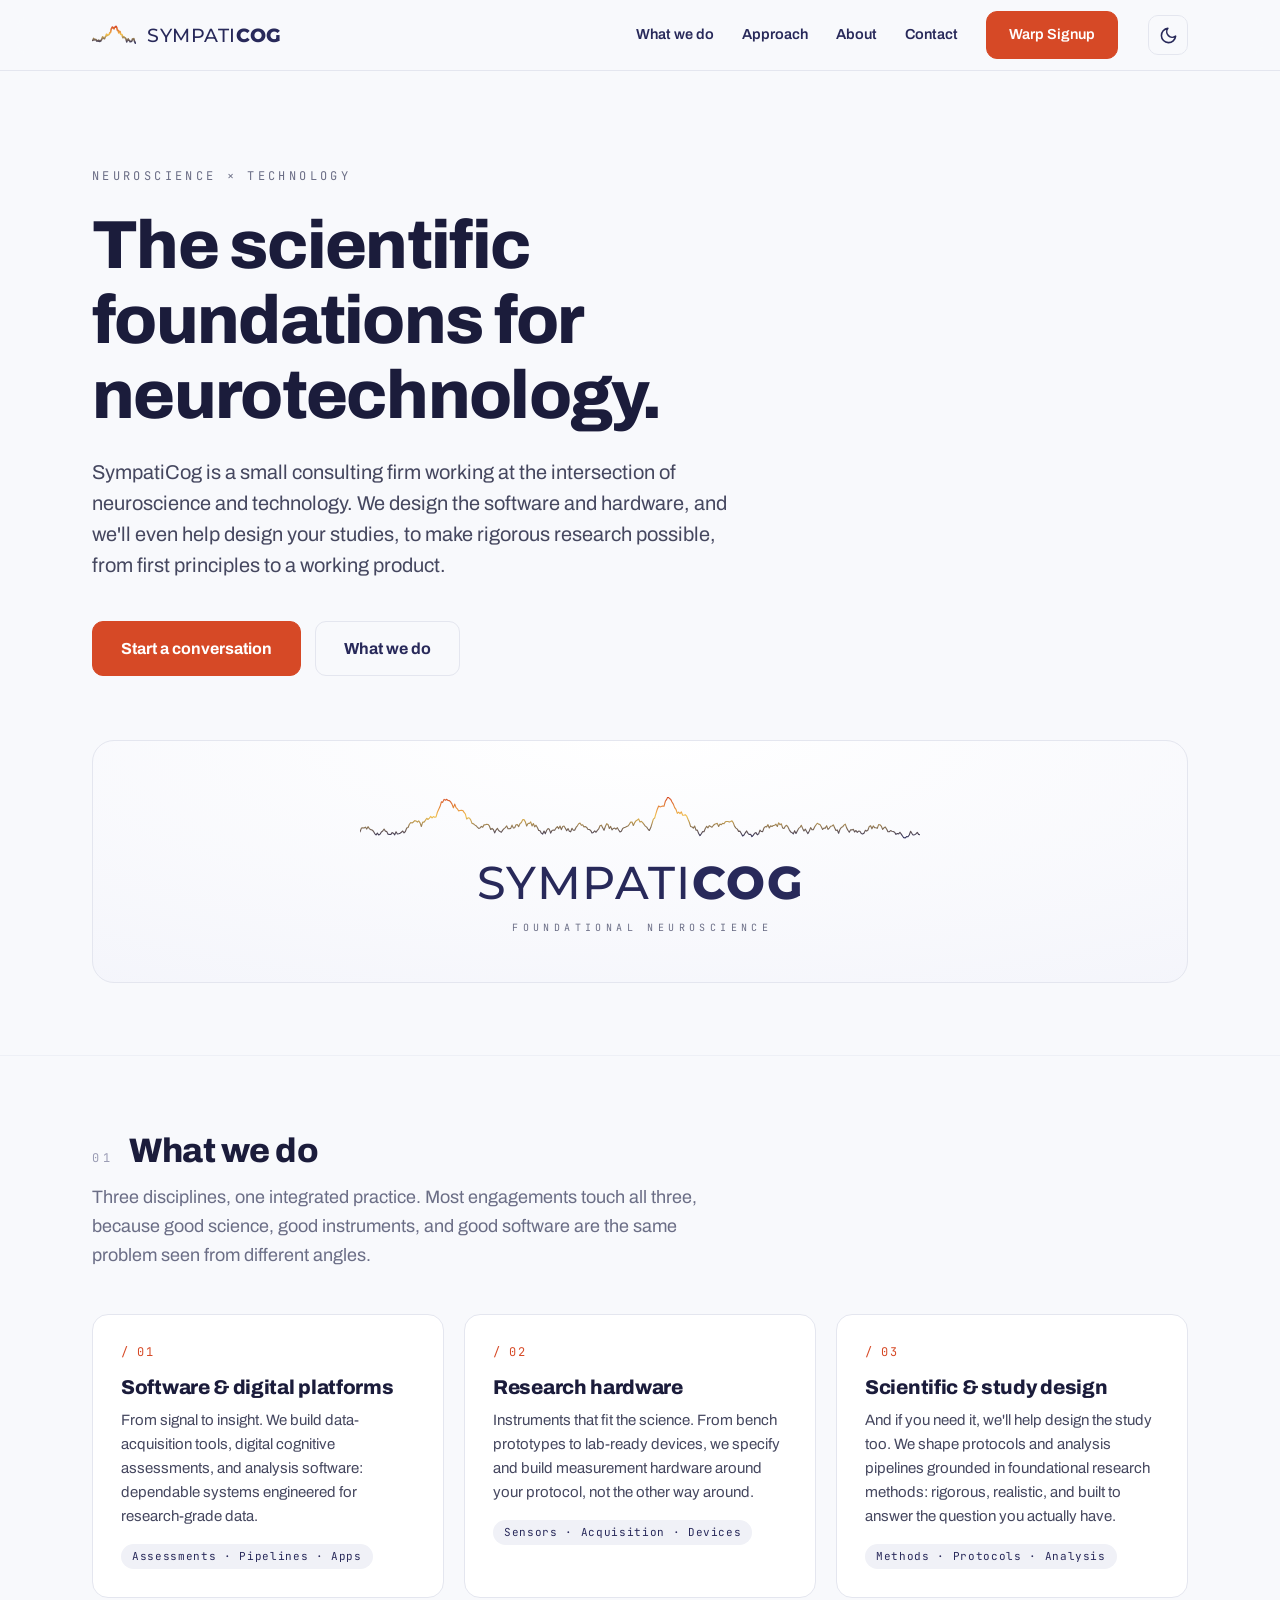
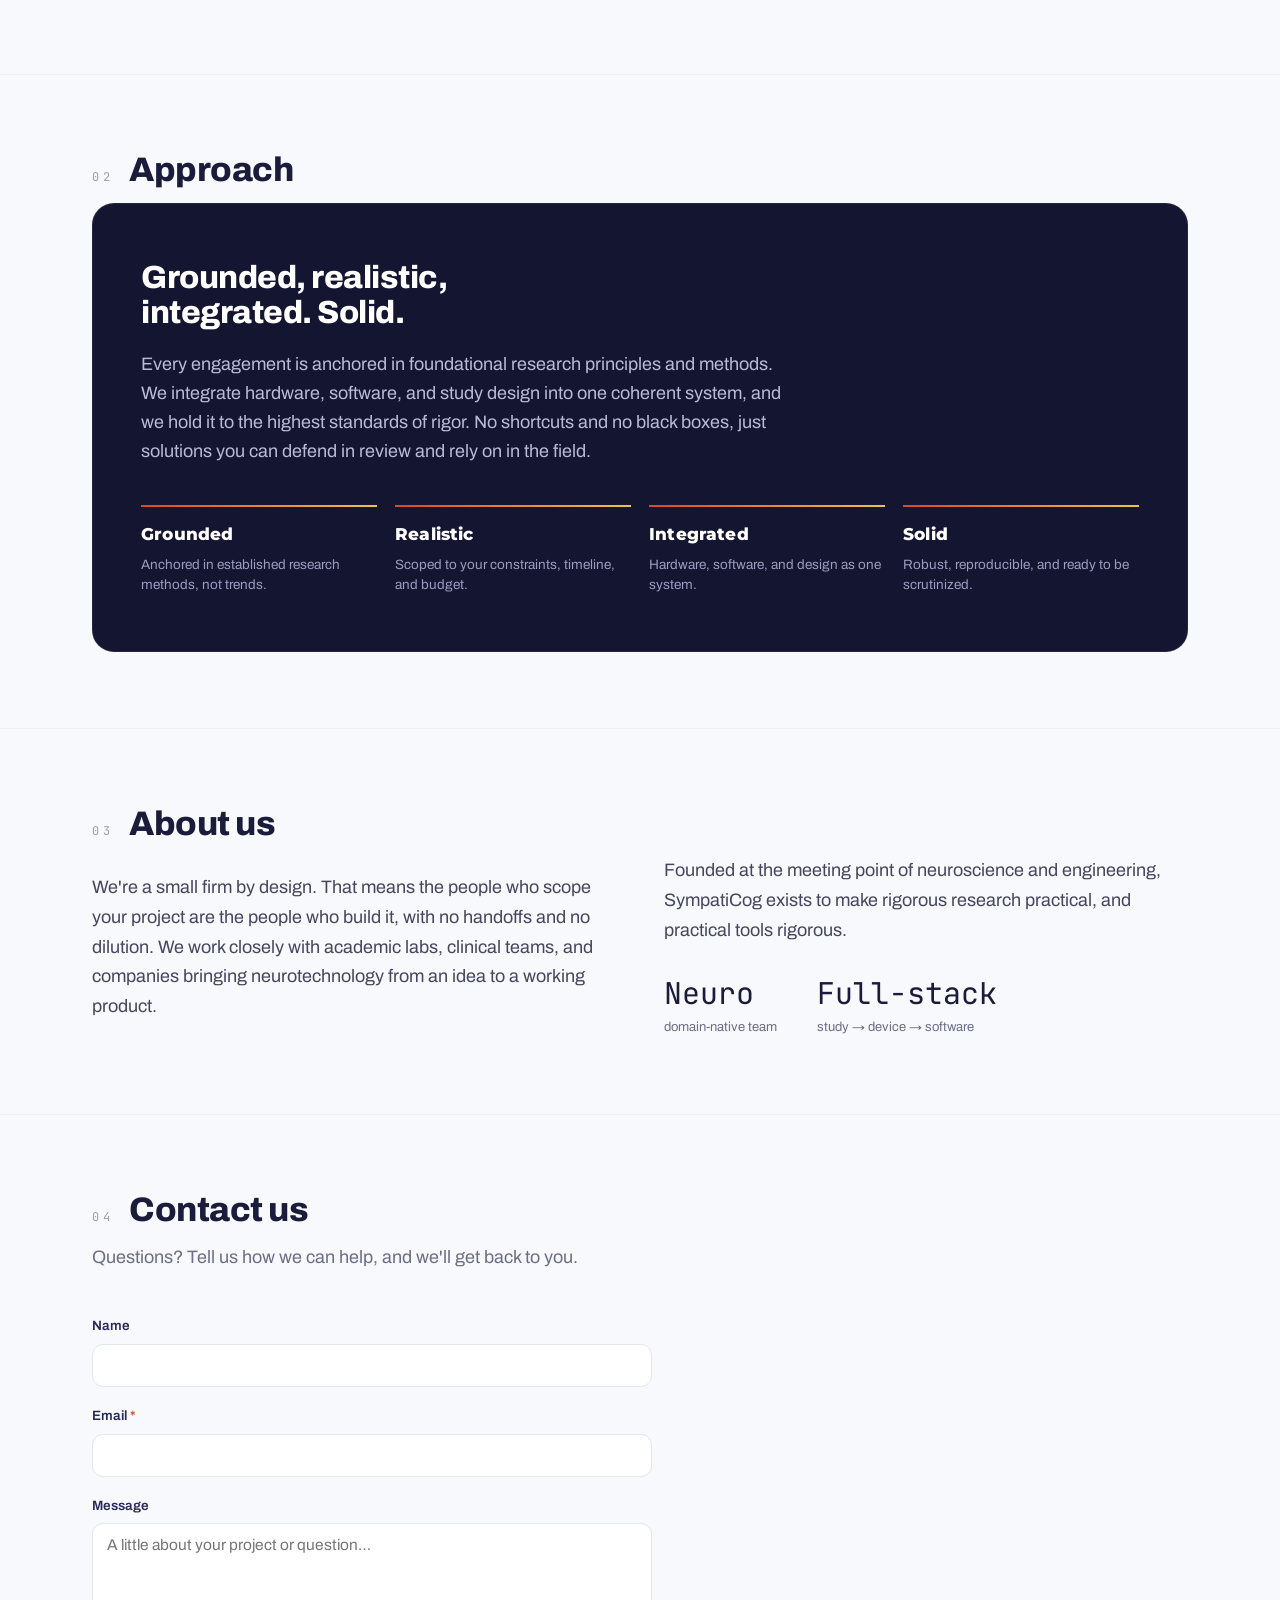
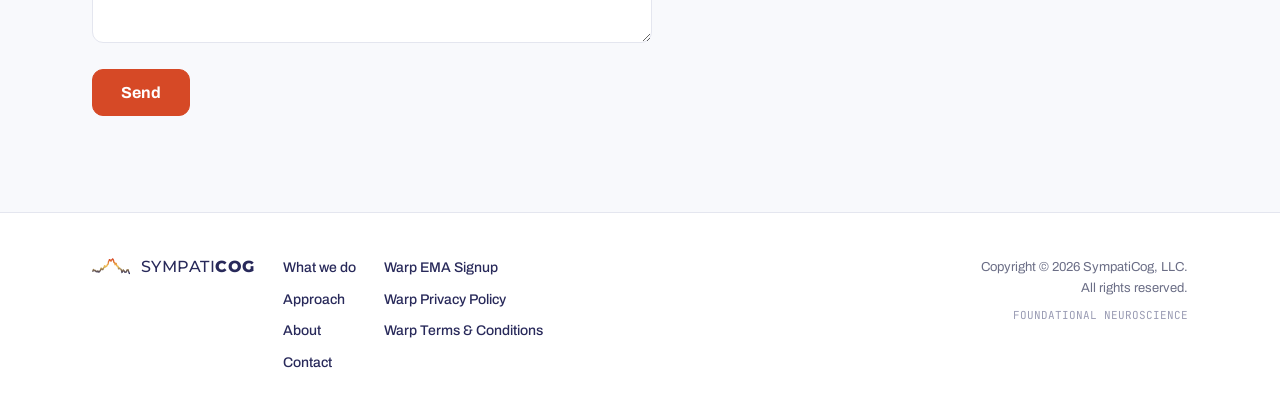
==== commit b1ac4c3e: "Fixed EMA Signup text and added phone number required on opt-in" ====
--- a/index.html
+++ b/index.html
@@ -45,7 +45,7 @@
     <div class="wrap">
       <div class="eyebrow">Neuroscience × Technology</div>
       <h1>The scientific foundations for neurotechnology.</h1>
-      <p class="lead">SympatiCog is a small consulting firm working at the intersection of neuroscience and technology. We design the studies, the hardware, and the software that make rigorous research possible, from first principles to a working instrument.</p>
+      <p class="lead">SympatiCog is a small consulting firm working at the intersection of neuroscience and technology. We design the software and hardware, and we'll even help design your studies, to make rigorous research possible, from first principles to a working product.</p>
       <div class="hero-actions">
         <a class="btn btn-lg" href="#contact">Start a conversation</a>
         <a class="btn btn-ghost btn-lg" href="#services">What we do</a>
@@ -66,9 +66,9 @@
       <div class="cards">
         <article class="card">
           <div class="idx">/ 01</div>
-          <h3>Scientific &amp; study design</h3>
-          <p>Experiments that hold up. We design studies, protocols, and analysis pipelines grounded in foundational research methods: rigorous, realistic, and built to answer the question you actually have.</p>
-          <span class="chip">Methods · Protocols · Analysis</span>
+          <h3>Software &amp; digital platforms</h3>
+          <p>From signal to insight. We build data-acquisition tools, digital cognitive assessments, and analysis software: dependable systems engineered for research-grade data.</p>
+          <span class="chip">Assessments · Pipelines · Apps</span>
         </article>
         <article class="card">
           <div class="idx">/ 02</div>
@@ -78,9 +78,9 @@
         </article>
         <article class="card">
           <div class="idx">/ 03</div>
-          <h3>Software &amp; digital platforms</h3>
-          <p>From signal to insight. We build data-acquisition tools, digital cognitive assessments, and analysis software: dependable systems engineered for research-grade data.</p>
-          <span class="chip">Assessments · Pipelines · Apps</span>
+          <h3>Scientific &amp; study design</h3>
+          <p>And if you need it, we'll help design the study too. We shape protocols and analysis pipelines grounded in foundational research methods: rigorous, realistic, and built to answer the question you actually have.</p>
+          <span class="chip">Methods · Protocols · Analysis</span>
         </article>
       </div>
     </div>
@@ -108,7 +108,7 @@
     <div class="wrap">
       <div class="section-head"><span class="num">03</span><h2>About us</h2></div>
       <div class="about-grid">
-        <p>We're a small firm by design. That means the people who scope your project are the people who build it, with no handoffs and no dilution. We work closely with academic labs, clinical teams, and companies bringing neurotechnology from an idea to a working instrument.</p>
+        <p>We're a small firm by design. That means the people who scope your project are the people who build it, with no handoffs and no dilution. We work closely with academic labs, clinical teams, and companies bringing neurotechnology from an idea to a working product.</p>
         <div>
           <p style="margin-bottom:24px;">Founded at the meeting point of neuroscience and engineering, SympatiCog exists to make rigorous research practical, and practical tools rigorous.</p>
           <div class="stat-row">
